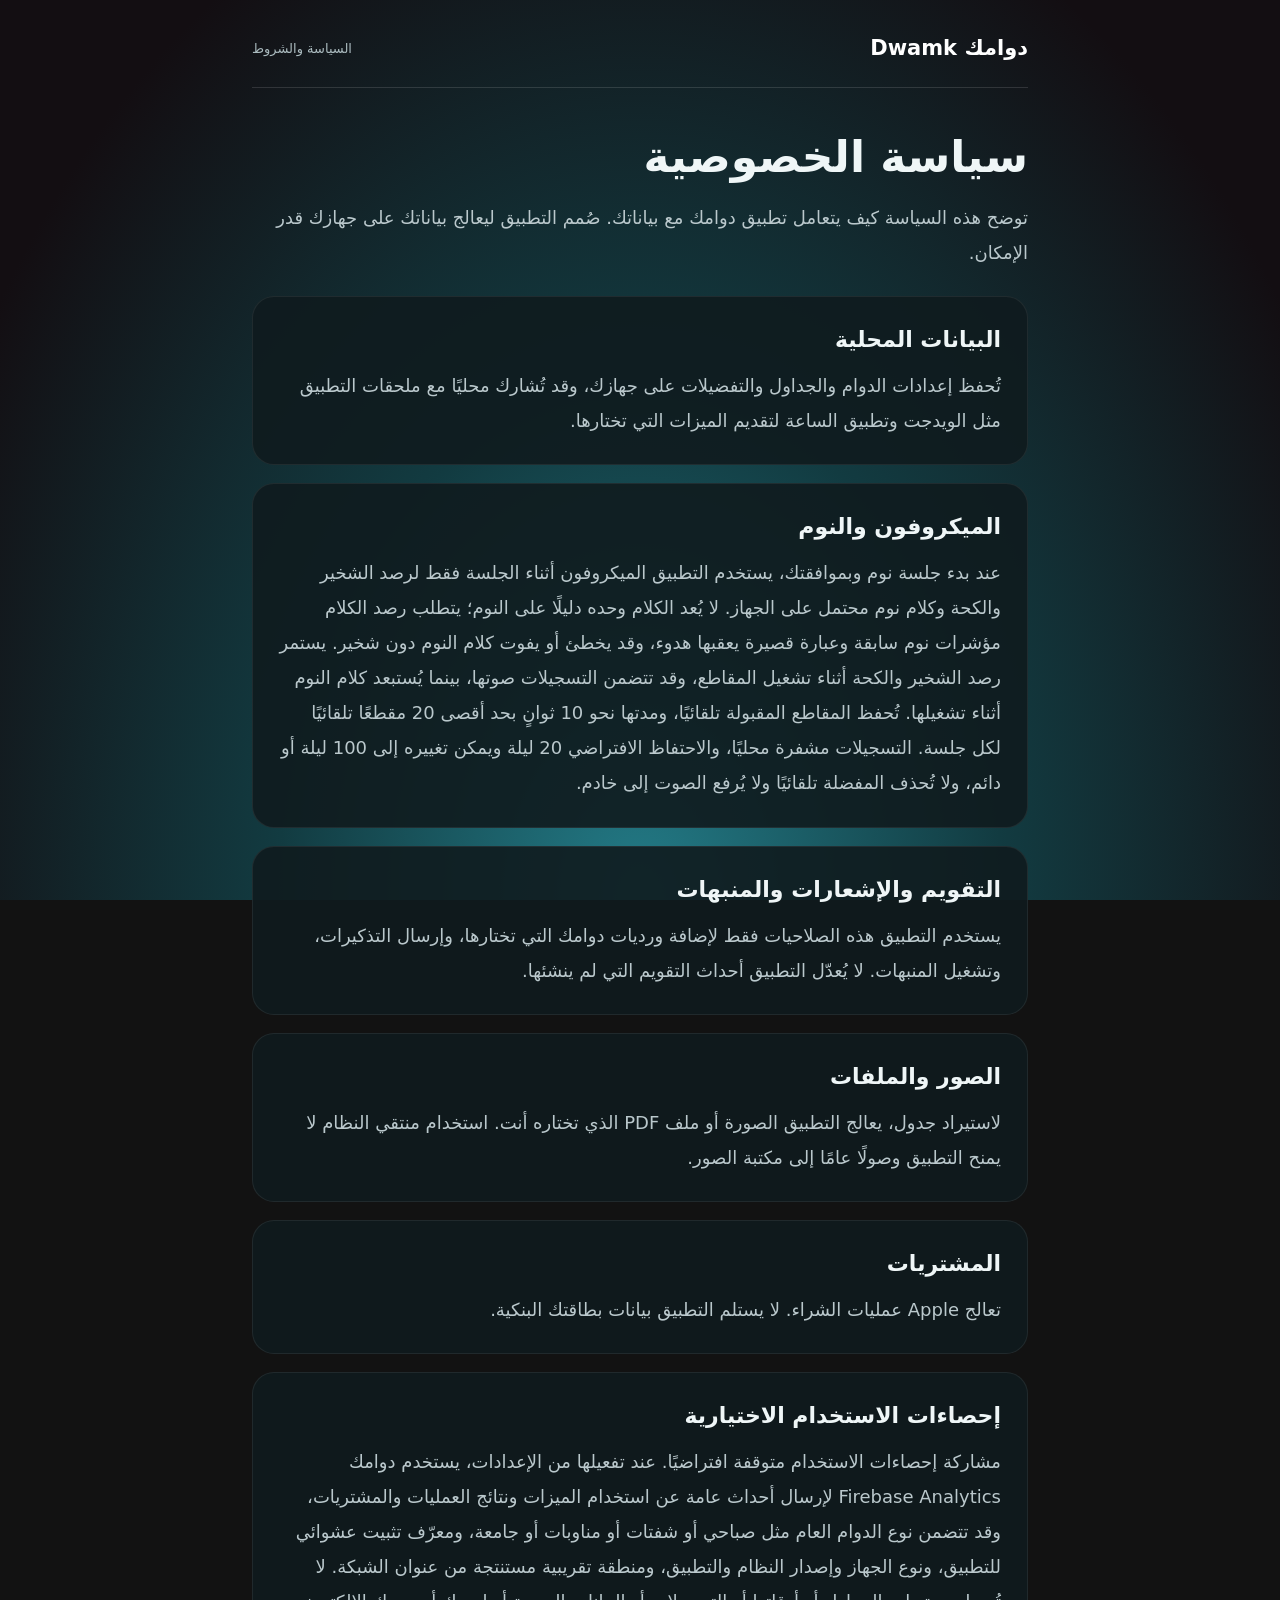
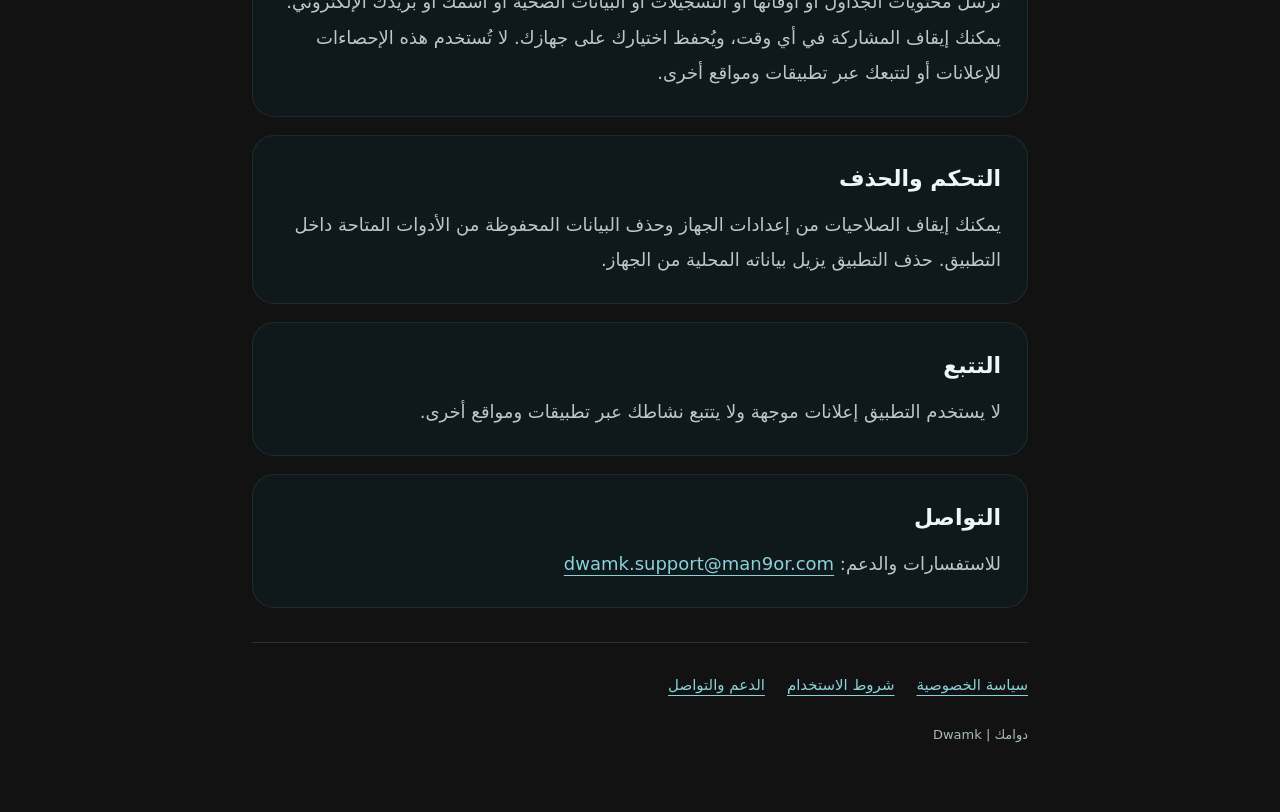
==== privacy.html @ ac436612 "Publish Dwamk privacy policy and terms pages" ====
<!doctype html>
<html lang="ar" dir="rtl"><head><meta charset="utf-8"><meta name="viewport" content="width=device-width,initial-scale=1"><meta name="description" content="صفحات سياسة الخصوصية وشروط الاستخدام لتطبيق دوامك"><title>سياسة الخصوصية | دوامك Dwamk</title><link rel="stylesheet" href="style.css"></head><body><main class="wrap"><header class="top"><a class="brand" href="index.html">دوامك <bdi>Dwamk</bdi></a><span>السياسة والشروط</span></header><h1>سياسة الخصوصية</h1><p class="intro">توضح هذه السياسة كيف يتعامل تطبيق دوامك مع بياناتك. صُمم التطبيق ليعالج بياناتك على جهازك قدر الإمكان.</p><section><h2>البيانات المحلية</h2><p>تُحفظ إعدادات الدوام والجداول والتفضيلات على جهازك، وقد تُشارك محليًا مع ملحقات التطبيق مثل الويدجت وتطبيق الساعة لتقديم الميزات التي تختارها.</p></section><section><h2>الميكروفون والنوم</h2><p>عند بدء جلسة نوم وبموافقتك، يستخدم التطبيق الميكروفون أثناء الجلسة فقط لرصد الشخير والكحة وكلام نوم محتمل على الجهاز. لا يُعد الكلام وحده دليلًا على النوم؛ يتطلب رصد الكلام مؤشرات نوم سابقة وعبارة قصيرة يعقبها هدوء، وقد يخطئ أو يفوت كلام النوم دون شخير. يستمر رصد الشخير والكحة أثناء تشغيل المقاطع، وقد تتضمن التسجيلات صوتها، بينما يُستبعد كلام النوم أثناء تشغيلها. تُحفظ المقاطع المقبولة تلقائيًا، ومدتها نحو 10 ثوانٍ بحد أقصى 20 مقطعًا تلقائيًا لكل جلسة. التسجيلات مشفرة محليًا، والاحتفاظ الافتراضي 20 ليلة ويمكن تغييره إلى 100 ليلة أو دائم، ولا تُحذف المفضلة تلقائيًا ولا يُرفع الصوت إلى خادم.</p></section><section><h2>التقويم والإشعارات والمنبهات</h2><p>يستخدم التطبيق هذه الصلاحيات فقط لإضافة ورديات دوامك التي تختارها، وإرسال التذكيرات، وتشغيل المنبهات. لا يُعدّل التطبيق أحداث التقويم التي لم ينشئها.</p></section><section><h2>الصور والملفات</h2><p>لاستيراد جدول، يعالج التطبيق الصورة أو ملف PDF الذي تختاره أنت. استخدام منتقي النظام لا يمنح التطبيق وصولًا عامًا إلى مكتبة الصور.</p></section><section><h2>المشتريات</h2><p>تعالج Apple عمليات الشراء. لا يستلم التطبيق بيانات بطاقتك البنكية.</p></section><section><h2>إحصاءات الاستخدام الاختيارية</h2><p>مشاركة إحصاءات الاستخدام متوقفة افتراضيًا. عند تفعيلها من الإعدادات، يستخدم دوامك Firebase Analytics لإرسال أحداث عامة عن استخدام الميزات ونتائج العمليات والمشتريات، وقد تتضمن نوع الدوام العام مثل صباحي أو شفتات أو مناوبات أو جامعة، ومعرّف تثبيت عشوائي للتطبيق، ونوع الجهاز وإصدار النظام والتطبيق، ومنطقة تقريبية مستنتجة من عنوان الشبكة. لا تُرسل محتويات الجداول أو أوقاتها أو التسجيلات أو البيانات الصحية أو اسمك أو بريدك الإلكتروني. يمكنك إيقاف المشاركة في أي وقت، ويُحفظ اختيارك على جهازك. لا تُستخدم هذه الإحصاءات للإعلانات أو لتتبعك عبر تطبيقات ومواقع أخرى.</p></section><section><h2>التحكم والحذف</h2><p>يمكنك إيقاف الصلاحيات من إعدادات الجهاز وحذف البيانات المحفوظة من الأدوات المتاحة داخل التطبيق. حذف التطبيق يزيل بياناته المحلية من الجهاز.</p></section><section><h2>التتبع</h2><p>لا يستخدم التطبيق إعلانات موجهة ولا يتتبع نشاطك عبر تطبيقات ومواقع أخرى.</p></section><section><h2>التواصل</h2><p>للاستفسارات والدعم: <a href="mailto:dwamk.support@man9or.com"><bdi>dwamk.support@man9or.com</bdi></a></p></section><footer><a href="privacy.html">سياسة الخصوصية</a><a href="terms.html">شروط الاستخدام</a><a href="mailto:dwamk.support@man9or.com">الدعم والتواصل</a><span class="copy">دوامك | Dwamk</span></footer></main></body></html>
---- style.css ----
*{box-sizing:border-box}html{color-scheme:dark}body{margin:0;background:radial-gradient(ellipse at bottom,#237b87 0,#123b41 40%,#130e12 85%);background-attachment:fixed;color:#eff6f7;font-family:system-ui,-apple-system,"Segoe UI",sans-serif;line-height:1.95}a{color:#8bd1d9;text-underline-offset:5px}a:focus-visible{outline:3px solid #8bd1d9;outline-offset:6px}.wrap{max-width:820px;margin:auto;padding:28px 22px 64px}.top{display:flex;align-items:center;justify-content:space-between;gap:18px;border-bottom:1px solid #ffffff20;padding-bottom:18px}.brand{font-weight:750;text-decoration:none;color:#fff;font-size:21px}.top span{font-size:13px;color:#aababe}h1{font-size:clamp(30px,6vw,44px);line-height:1.4;margin:38px 0 12px}h2{font-size:22px;line-height:1.5;margin:0 0 12px}p{margin:0;color:#bac8cc;font-size:18px}.intro{margin-bottom:26px}section{margin:18px 0;padding:26px;background:#101b1ee6;border:1px solid #ffffff12;border-radius:22px}.notice{padding:16px 20px;border:1px solid #7abcc766;background:#1c4045b3;border-radius:16px;margin:22px 0;color:#d7ecef;font-size:15px}.cards{display:grid;grid-template-columns:repeat(2,1fr);gap:16px}.card{display:block;text-decoration:none;background:#152c30d9;padding:28px;border-radius:22px;border:1px solid #66b6c44d}.card strong{display:block;font-size:23px;color:#fff}.card span{color:#bad1d5;font-size:16px}.card:hover{background:#1b3c41}footer{padding-top:28px;border-top:1px solid #ffffff20;margin-top:34px;display:flex;gap:22px;flex-wrap:wrap;font-size:15px}footer .copy{width:100%;color:#a8bbc0;font-size:13px}@media(max-width:520px){.cards{grid-template-columns:1fr}.wrap{padding:20px 18px 40px}section{padding:22px 20px}p{font-size:17px}.top span{font-size:12px}}@media print{body{background:#fff;color:#111}p,a{color:#222}section{background:none;border:1px solid #ccc;break-inside:avoid}.notice{background:none;color:#333}footer{display:none}}
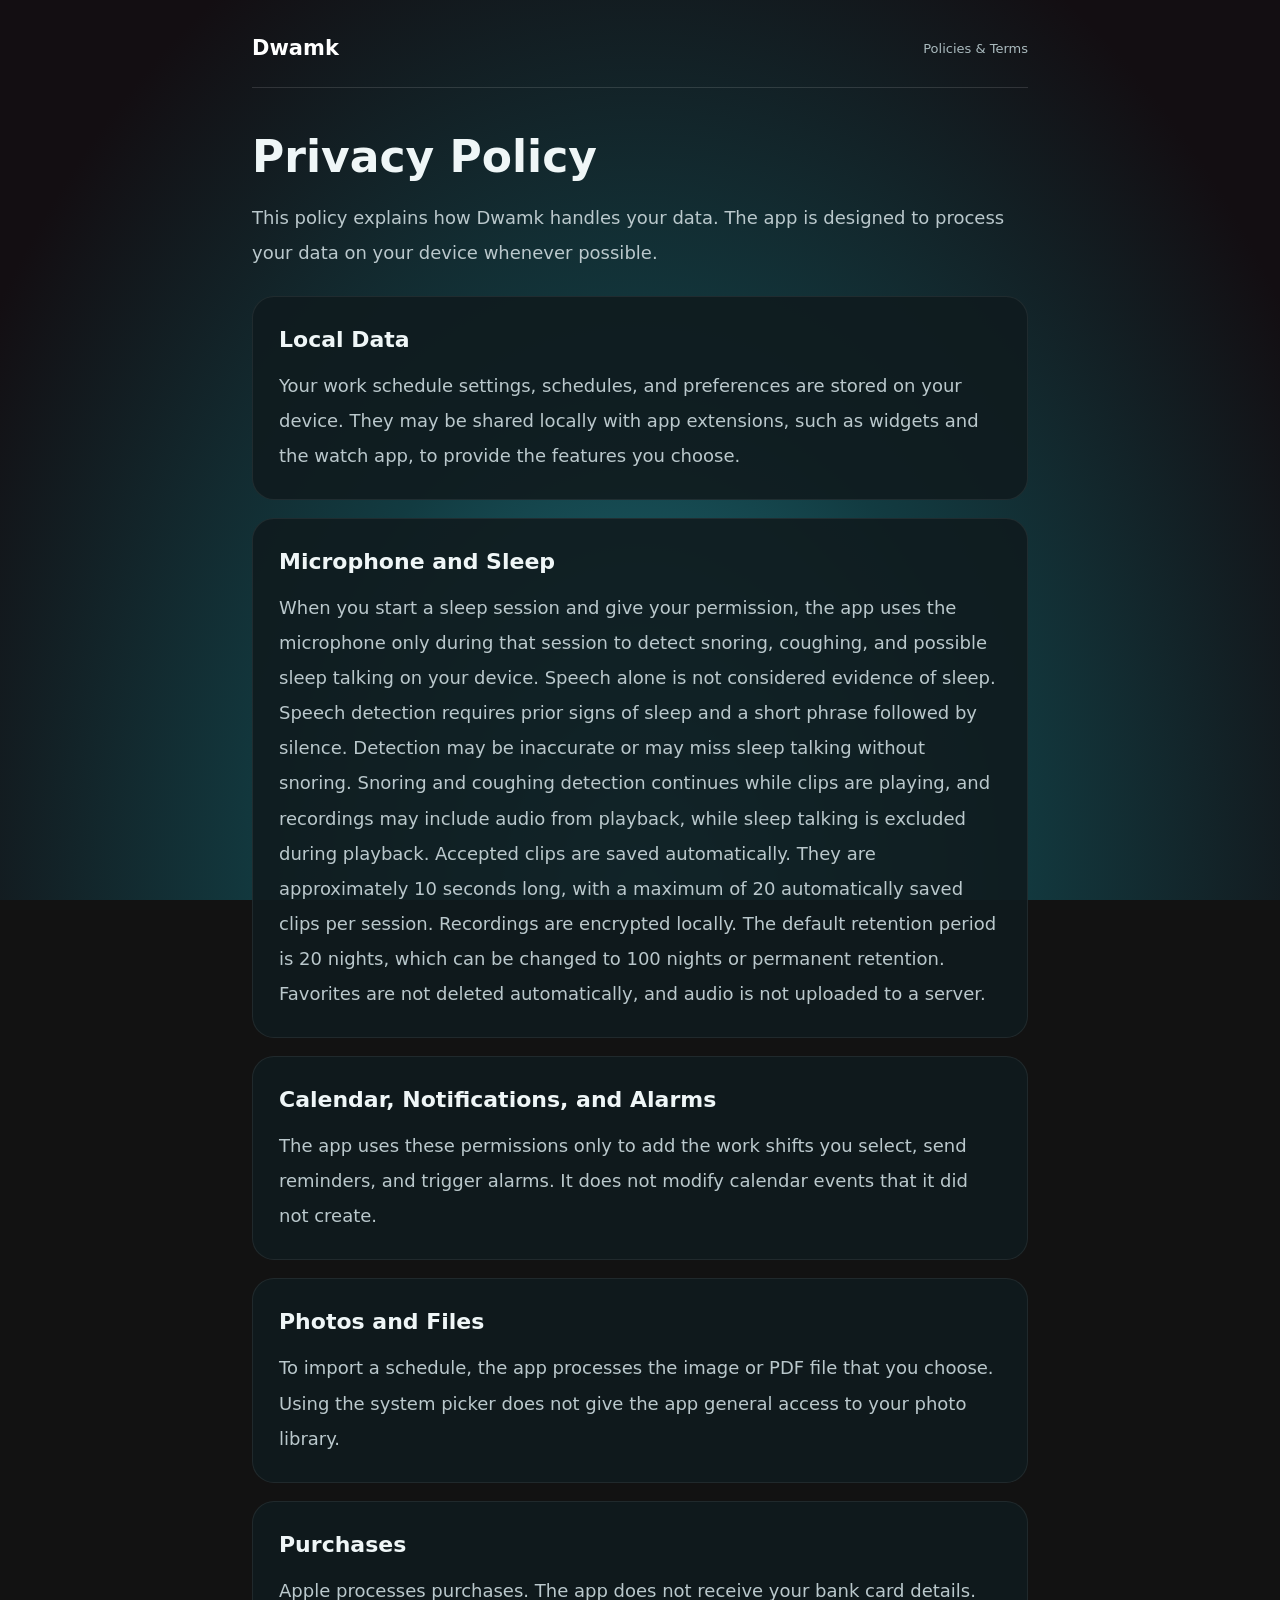
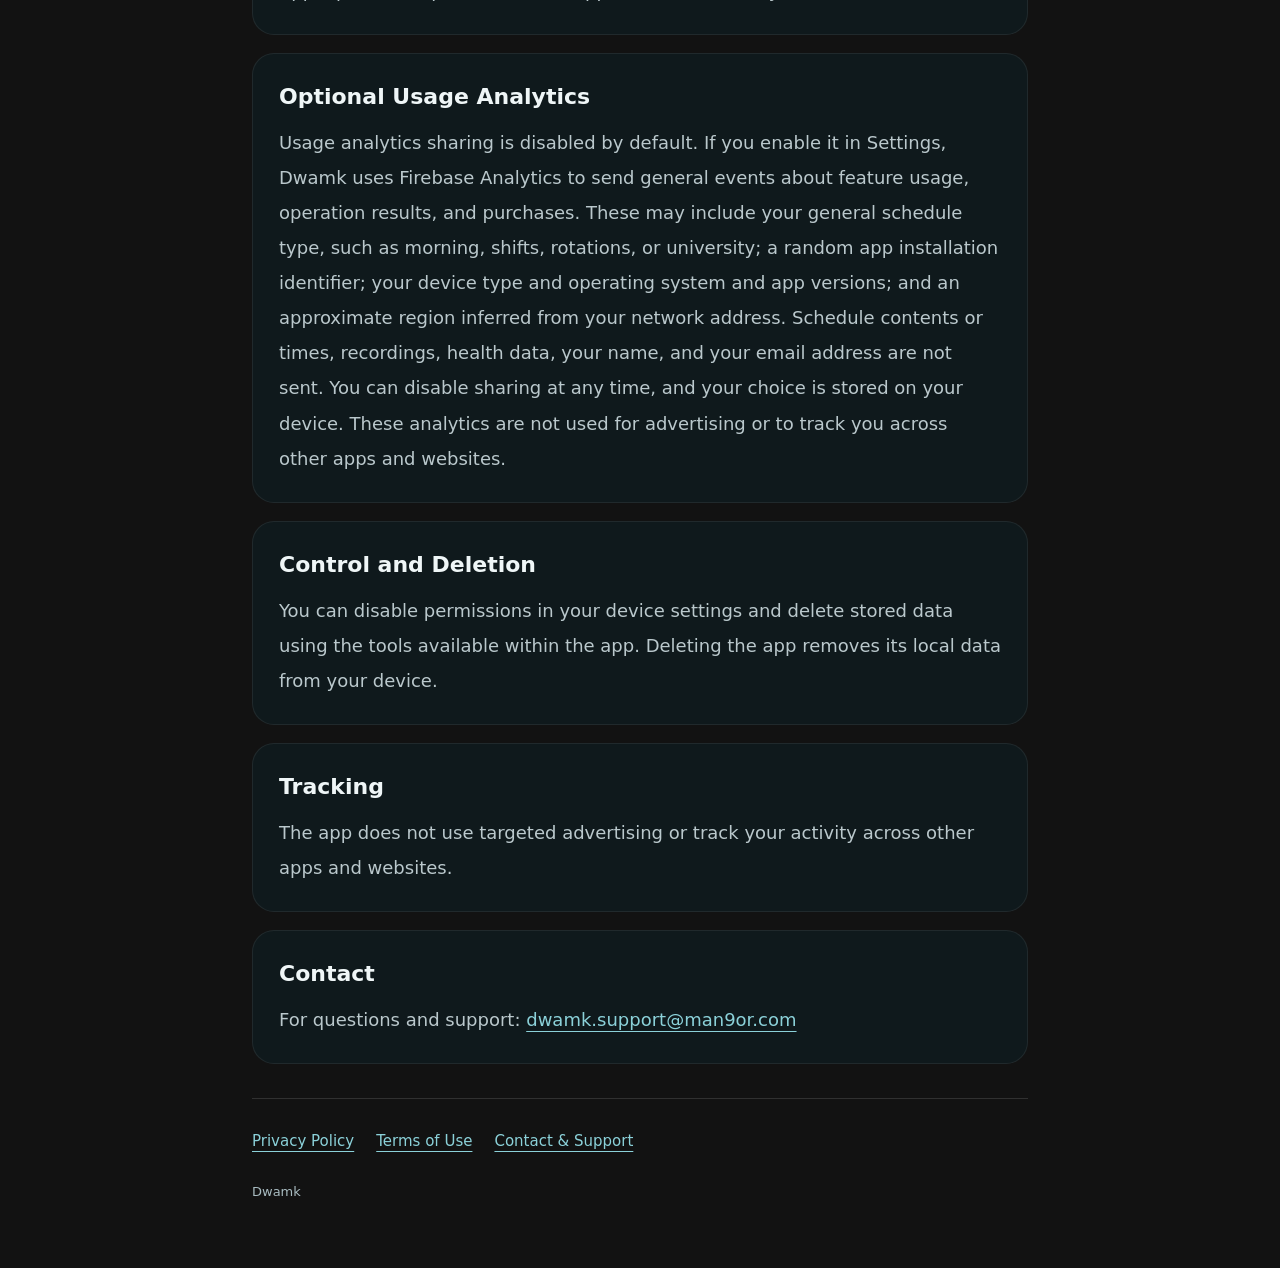
==== commit dc03e319: "Translate Dwamk privacy policy and terms into English" ====
--- a/privacy.html
+++ b/privacy.html
@@ -1,2 +1,27 @@
 <!doctype html>
-<html lang="ar" dir="rtl"><head><meta charset="utf-8"><meta name="viewport" content="width=device-width,initial-scale=1"><meta name="description" content="صفحات سياسة الخصوصية وشروط الاستخدام لتطبيق دوامك"><title>سياسة الخصوصية | دوامك Dwamk</title><link rel="stylesheet" href="style.css"></head><body><main class="wrap"><header class="top"><a class="brand" href="index.html">دوامك <bdi>Dwamk</bdi></a><span>السياسة والشروط</span></header><h1>سياسة الخصوصية</h1><p class="intro">توضح هذه السياسة كيف يتعامل تطبيق دوامك مع بياناتك. صُمم التطبيق ليعالج بياناتك على جهازك قدر الإمكان.</p><section><h2>البيانات المحلية</h2><p>تُحفظ إعدادات الدوام والجداول والتفضيلات على جهازك، وقد تُشارك محليًا مع ملحقات التطبيق مثل الويدجت وتطبيق الساعة لتقديم الميزات التي تختارها.</p></section><section><h2>الميكروفون والنوم</h2><p>عند بدء جلسة نوم وبموافقتك، يستخدم التطبيق الميكروفون أثناء الجلسة فقط لرصد الشخير والكحة وكلام نوم محتمل على الجهاز. لا يُعد الكلام وحده دليلًا على النوم؛ يتطلب رصد الكلام مؤشرات نوم سابقة وعبارة قصيرة يعقبها هدوء، وقد يخطئ أو يفوت كلام النوم دون شخير. يستمر رصد الشخير والكحة أثناء تشغيل المقاطع، وقد تتضمن التسجيلات صوتها، بينما يُستبعد كلام النوم أثناء تشغيلها. تُحفظ المقاطع المقبولة تلقائيًا، ومدتها نحو 10 ثوانٍ بحد أقصى 20 مقطعًا تلقائيًا لكل جلسة. التسجيلات مشفرة محليًا، والاحتفاظ الافتراضي 20 ليلة ويمكن تغييره إلى 100 ليلة أو دائم، ولا تُحذف المفضلة تلقائيًا ولا يُرفع الصوت إلى خادم.</p></section><section><h2>التقويم والإشعارات والمنبهات</h2><p>يستخدم التطبيق هذه الصلاحيات فقط لإضافة ورديات دوامك التي تختارها، وإرسال التذكيرات، وتشغيل المنبهات. لا يُعدّل التطبيق أحداث التقويم التي لم ينشئها.</p></section><section><h2>الصور والملفات</h2><p>لاستيراد جدول، يعالج التطبيق الصورة أو ملف PDF الذي تختاره أنت. استخدام منتقي النظام لا يمنح التطبيق وصولًا عامًا إلى مكتبة الصور.</p></section><section><h2>المشتريات</h2><p>تعالج Apple عمليات الشراء. لا يستلم التطبيق بيانات بطاقتك البنكية.</p></section><section><h2>إحصاءات الاستخدام الاختيارية</h2><p>مشاركة إحصاءات الاستخدام متوقفة افتراضيًا. عند تفعيلها من الإعدادات، يستخدم دوامك Firebase Analytics لإرسال أحداث عامة عن استخدام الميزات ونتائج العمليات والمشتريات، وقد تتضمن نوع الدوام العام مثل صباحي أو شفتات أو مناوبات أو جامعة، ومعرّف تثبيت عشوائي للتطبيق، ونوع الجهاز وإصدار النظام والتطبيق، ومنطقة تقريبية مستنتجة من عنوان الشبكة. لا تُرسل محتويات الجداول أو أوقاتها أو التسجيلات أو البيانات الصحية أو اسمك أو بريدك الإلكتروني. يمكنك إيقاف المشاركة في أي وقت، ويُحفظ اختيارك على جهازك. لا تُستخدم هذه الإحصاءات للإعلانات أو لتتبعك عبر تطبيقات ومواقع أخرى.</p></section><section><h2>التحكم والحذف</h2><p>يمكنك إيقاف الصلاحيات من إعدادات الجهاز وحذف البيانات المحفوظة من الأدوات المتاحة داخل التطبيق. حذف التطبيق يزيل بياناته المحلية من الجهاز.</p></section><section><h2>التتبع</h2><p>لا يستخدم التطبيق إعلانات موجهة ولا يتتبع نشاطك عبر تطبيقات ومواقع أخرى.</p></section><section><h2>التواصل</h2><p>للاستفسارات والدعم: <a href="mailto:dwamk.support@man9or.com"><bdi>dwamk.support@man9or.com</bdi></a></p></section><footer><a href="privacy.html">سياسة الخصوصية</a><a href="terms.html">شروط الاستخدام</a><a href="mailto:dwamk.support@man9or.com">الدعم والتواصل</a><span class="copy">دوامك | Dwamk</span></footer></main></body></html>+<html lang="en" dir="ltr">
+<head>
+  <meta charset="utf-8">
+  <meta name="viewport" content="width=device-width,initial-scale=1">
+  <meta name="description" content="Privacy Policy for the Dwamk app.">
+  <title>Privacy Policy | Dwamk</title>
+  <link rel="stylesheet" href="style.css">
+</head>
+<body>
+<main class="wrap">
+  <header class="top"><a class="brand" href="index.html">Dwamk</a><span>Policies &amp; Terms</span></header>
+  <h1>Privacy Policy</h1>
+  <p class="intro">This policy explains how Dwamk handles your data. The app is designed to process your data on your device whenever possible.</p>
+  <section><h2>Local Data</h2><p>Your work schedule settings, schedules, and preferences are stored on your device. They may be shared locally with app extensions, such as widgets and the watch app, to provide the features you choose.</p></section>
+  <section><h2>Microphone and Sleep</h2><p>When you start a sleep session and give your permission, the app uses the microphone only during that session to detect snoring, coughing, and possible sleep talking on your device. Speech alone is not considered evidence of sleep. Speech detection requires prior signs of sleep and a short phrase followed by silence. Detection may be inaccurate or may miss sleep talking without snoring. Snoring and coughing detection continues while clips are playing, and recordings may include audio from playback, while sleep talking is excluded during playback. Accepted clips are saved automatically. They are approximately 10 seconds long, with a maximum of 20 automatically saved clips per session. Recordings are encrypted locally. The default retention period is 20 nights, which can be changed to 100 nights or permanent retention. Favorites are not deleted automatically, and audio is not uploaded to a server.</p></section>
+  <section><h2>Calendar, Notifications, and Alarms</h2><p>The app uses these permissions only to add the work shifts you select, send reminders, and trigger alarms. It does not modify calendar events that it did not create.</p></section>
+  <section><h2>Photos and Files</h2><p>To import a schedule, the app processes the image or PDF file that you choose. Using the system picker does not give the app general access to your photo library.</p></section>
+  <section><h2>Purchases</h2><p>Apple processes purchases. The app does not receive your bank card details.</p></section>
+  <section><h2>Optional Usage Analytics</h2><p>Usage analytics sharing is disabled by default. If you enable it in Settings, Dwamk uses Firebase Analytics to send general events about feature usage, operation results, and purchases. These may include your general schedule type, such as morning, shifts, rotations, or university; a random app installation identifier; your device type and operating system and app versions; and an approximate region inferred from your network address. Schedule contents or times, recordings, health data, your name, and your email address are not sent. You can disable sharing at any time, and your choice is stored on your device. These analytics are not used for advertising or to track you across other apps and websites.</p></section>
+  <section><h2>Control and Deletion</h2><p>You can disable permissions in your device settings and delete stored data using the tools available within the app. Deleting the app removes its local data from your device.</p></section>
+  <section><h2>Tracking</h2><p>The app does not use targeted advertising or track your activity across other apps and websites.</p></section>
+  <section><h2>Contact</h2><p>For questions and support: <a href="mailto:dwamk.support@man9or.com">dwamk.support@man9or.com</a></p></section>
+  <footer><a href="privacy.html">Privacy Policy</a><a href="terms.html">Terms of Use</a><a href="mailto:dwamk.support@man9or.com">Contact &amp; Support</a><span class="copy">Dwamk</span></footer>
+</main>
+</body>
+</html>
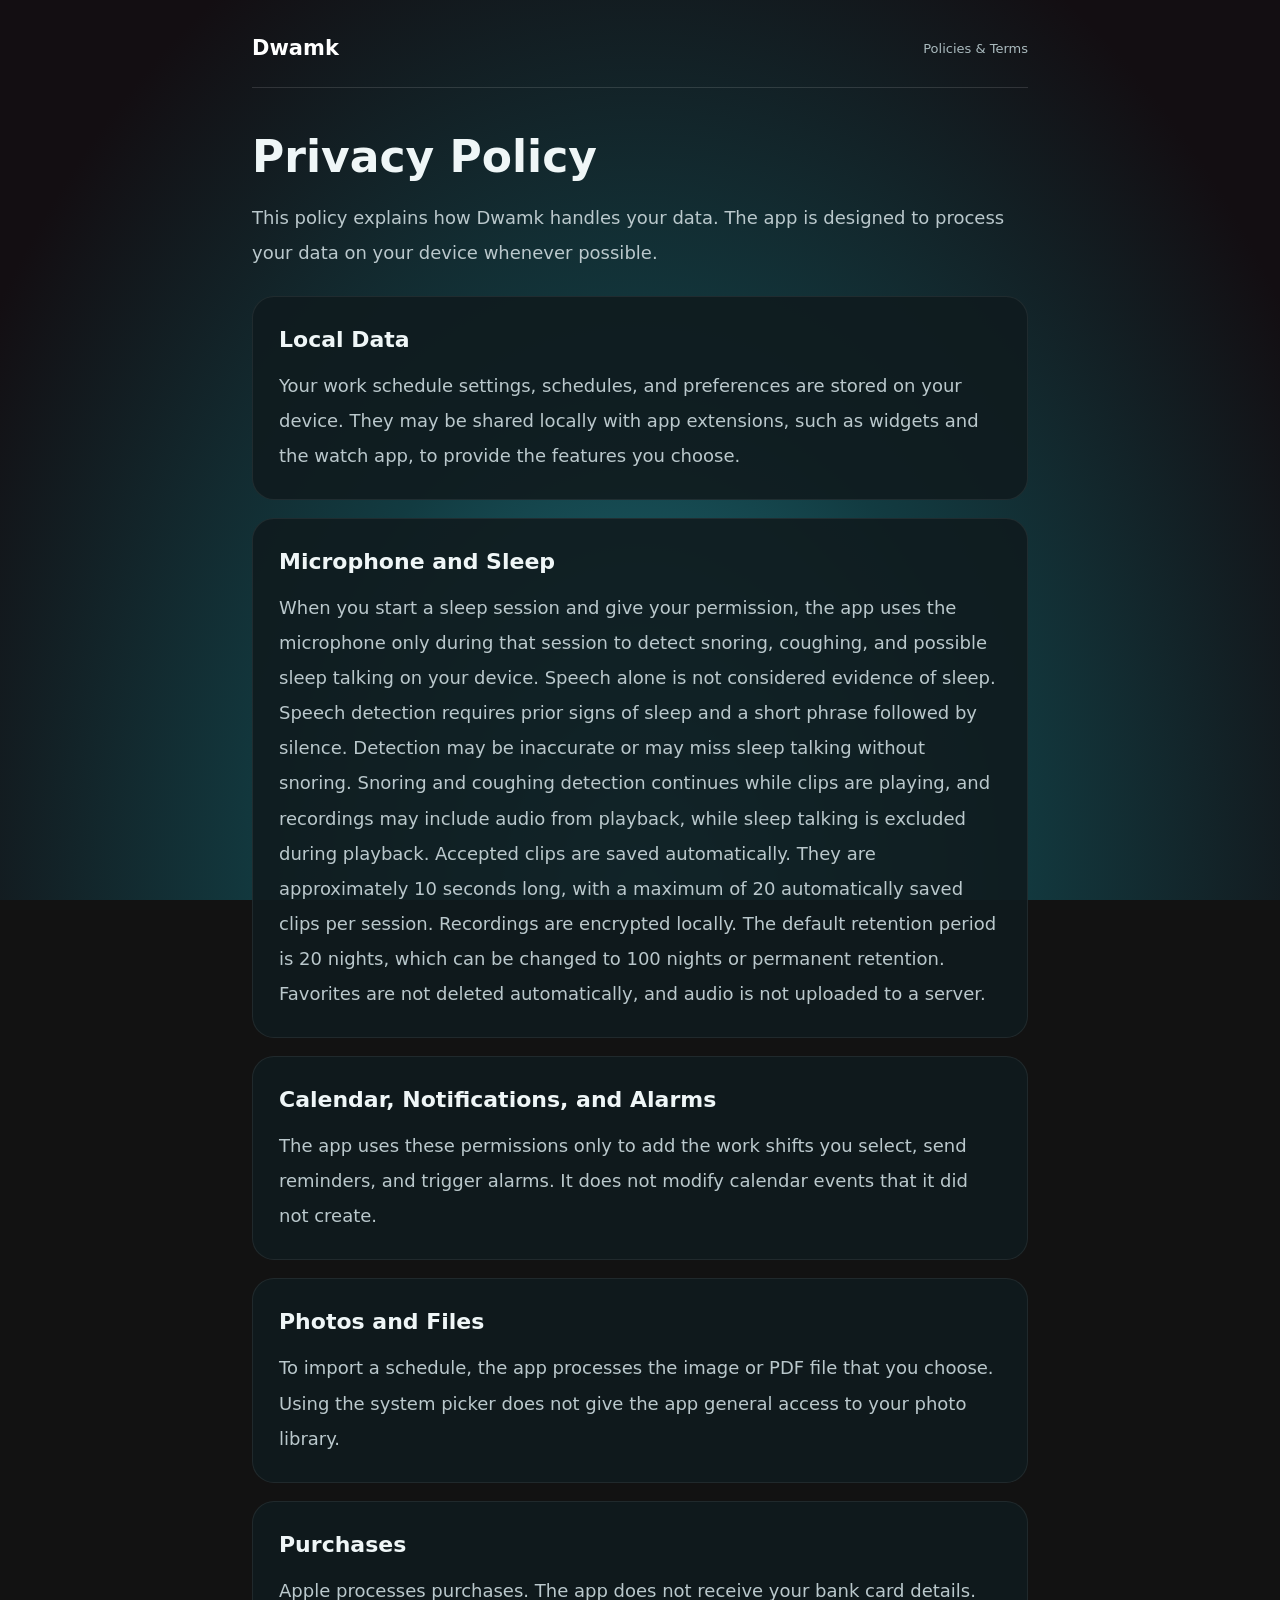
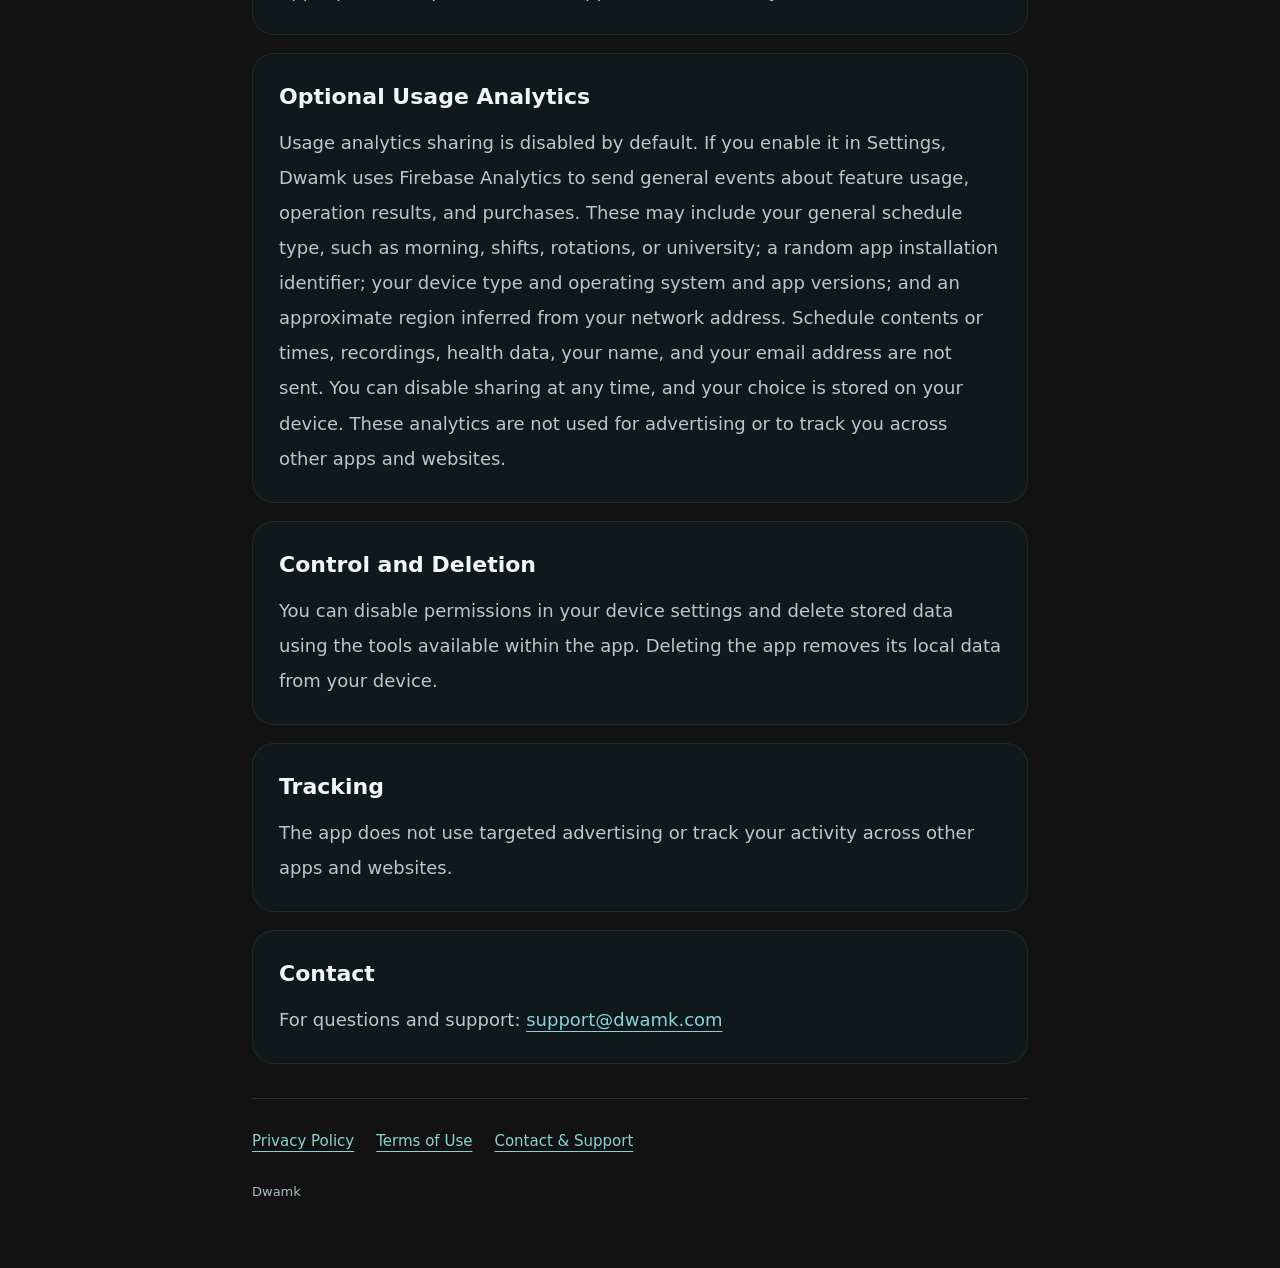
==== commit fecbc84c: "Update Dwamk support email in privacy.html" ====
--- a/privacy.html
+++ b/privacy.html
@@ -20,8 +20,8 @@
   <section><h2>Optional Usage Analytics</h2><p>Usage analytics sharing is disabled by default. If you enable it in Settings, Dwamk uses Firebase Analytics to send general events about feature usage, operation results, and purchases. These may include your general schedule type, such as morning, shifts, rotations, or university; a random app installation identifier; your device type and operating system and app versions; and an approximate region inferred from your network address. Schedule contents or times, recordings, health data, your name, and your email address are not sent. You can disable sharing at any time, and your choice is stored on your device. These analytics are not used for advertising or to track you across other apps and websites.</p></section>
   <section><h2>Control and Deletion</h2><p>You can disable permissions in your device settings and delete stored data using the tools available within the app. Deleting the app removes its local data from your device.</p></section>
   <section><h2>Tracking</h2><p>The app does not use targeted advertising or track your activity across other apps and websites.</p></section>
-  <section><h2>Contact</h2><p>For questions and support: <a href="mailto:dwamk.support@man9or.com">dwamk.support@man9or.com</a></p></section>
-  <footer><a href="privacy.html">Privacy Policy</a><a href="terms.html">Terms of Use</a><a href="mailto:dwamk.support@man9or.com">Contact &amp; Support</a><span class="copy">Dwamk</span></footer>
+  <section><h2>Contact</h2><p>For questions and support: <a href="mailto:support@dwamk.com">support@dwamk.com</a></p></section>
+  <footer><a href="privacy.html">Privacy Policy</a><a href="terms.html">Terms of Use</a><a href="mailto:support@dwamk.com">Contact &amp; Support</a><span class="copy">Dwamk</span></footer>
 </main>
 </body>
 </html>
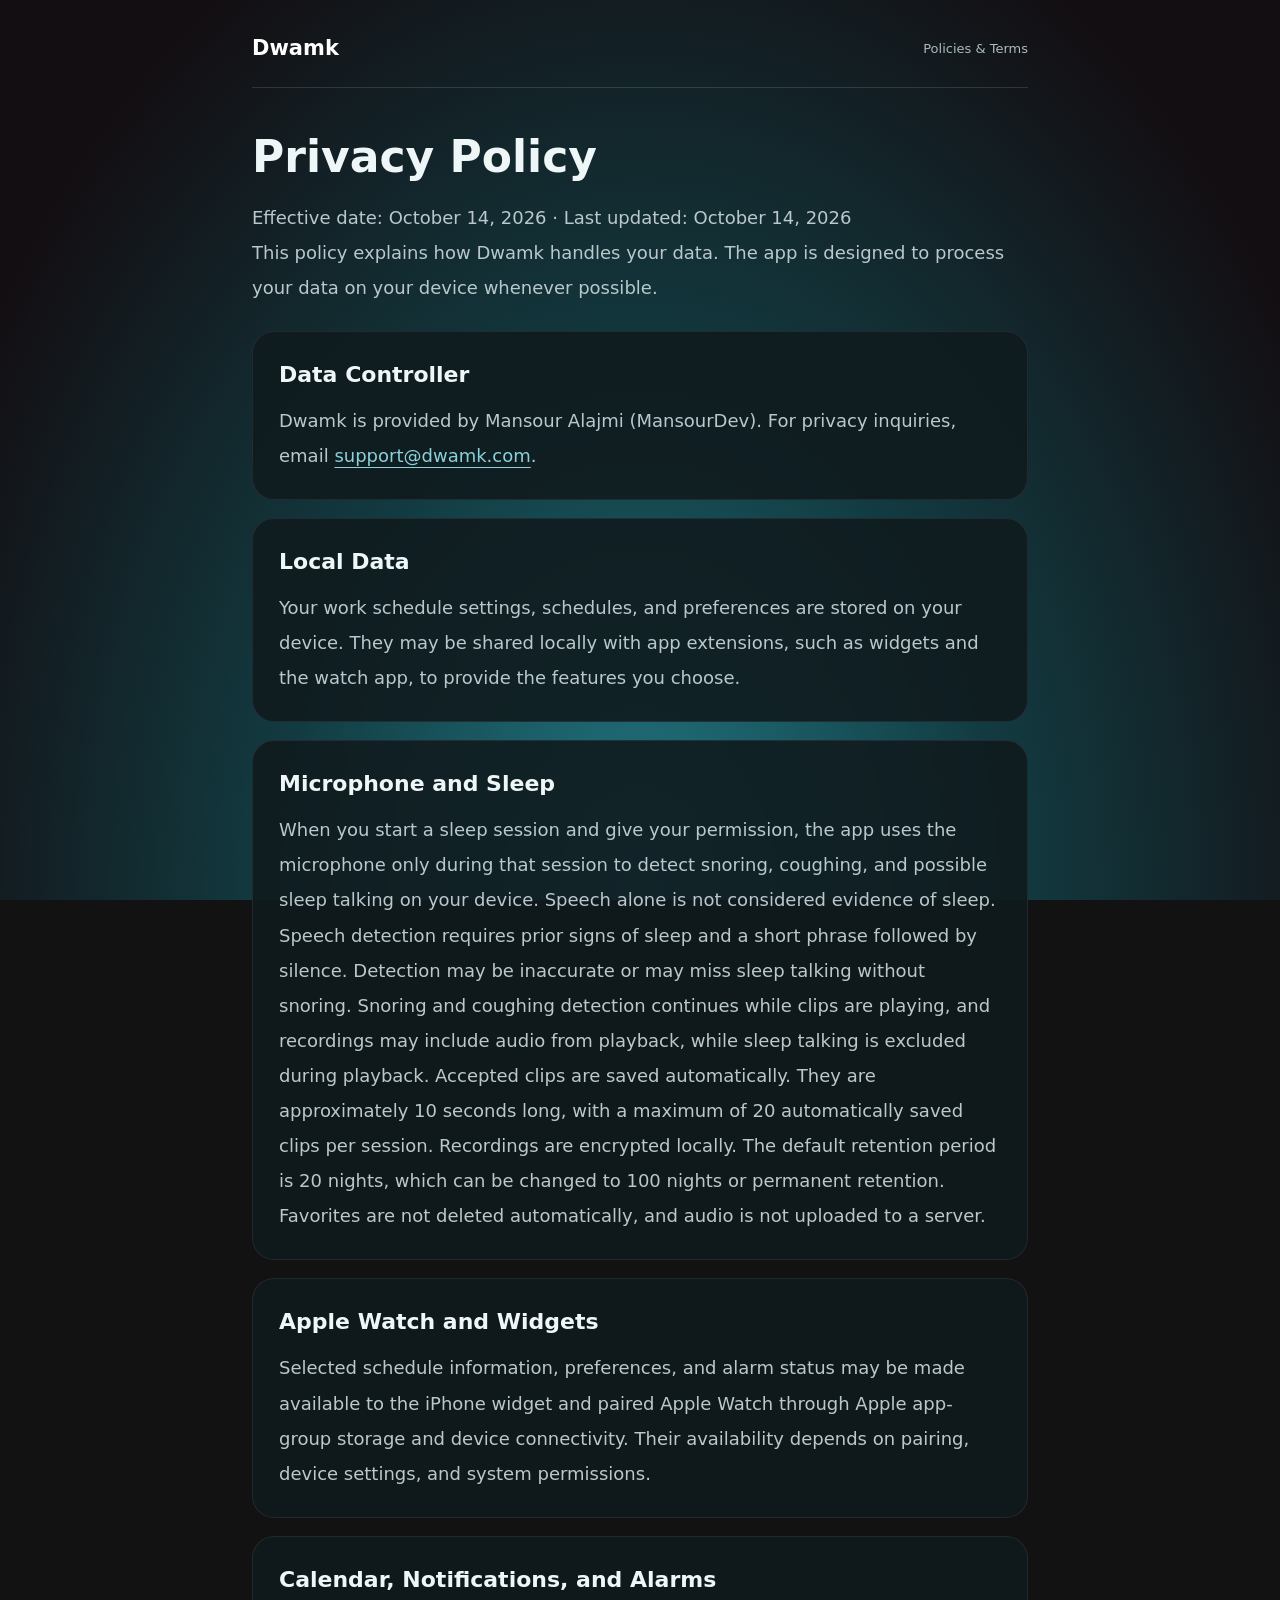
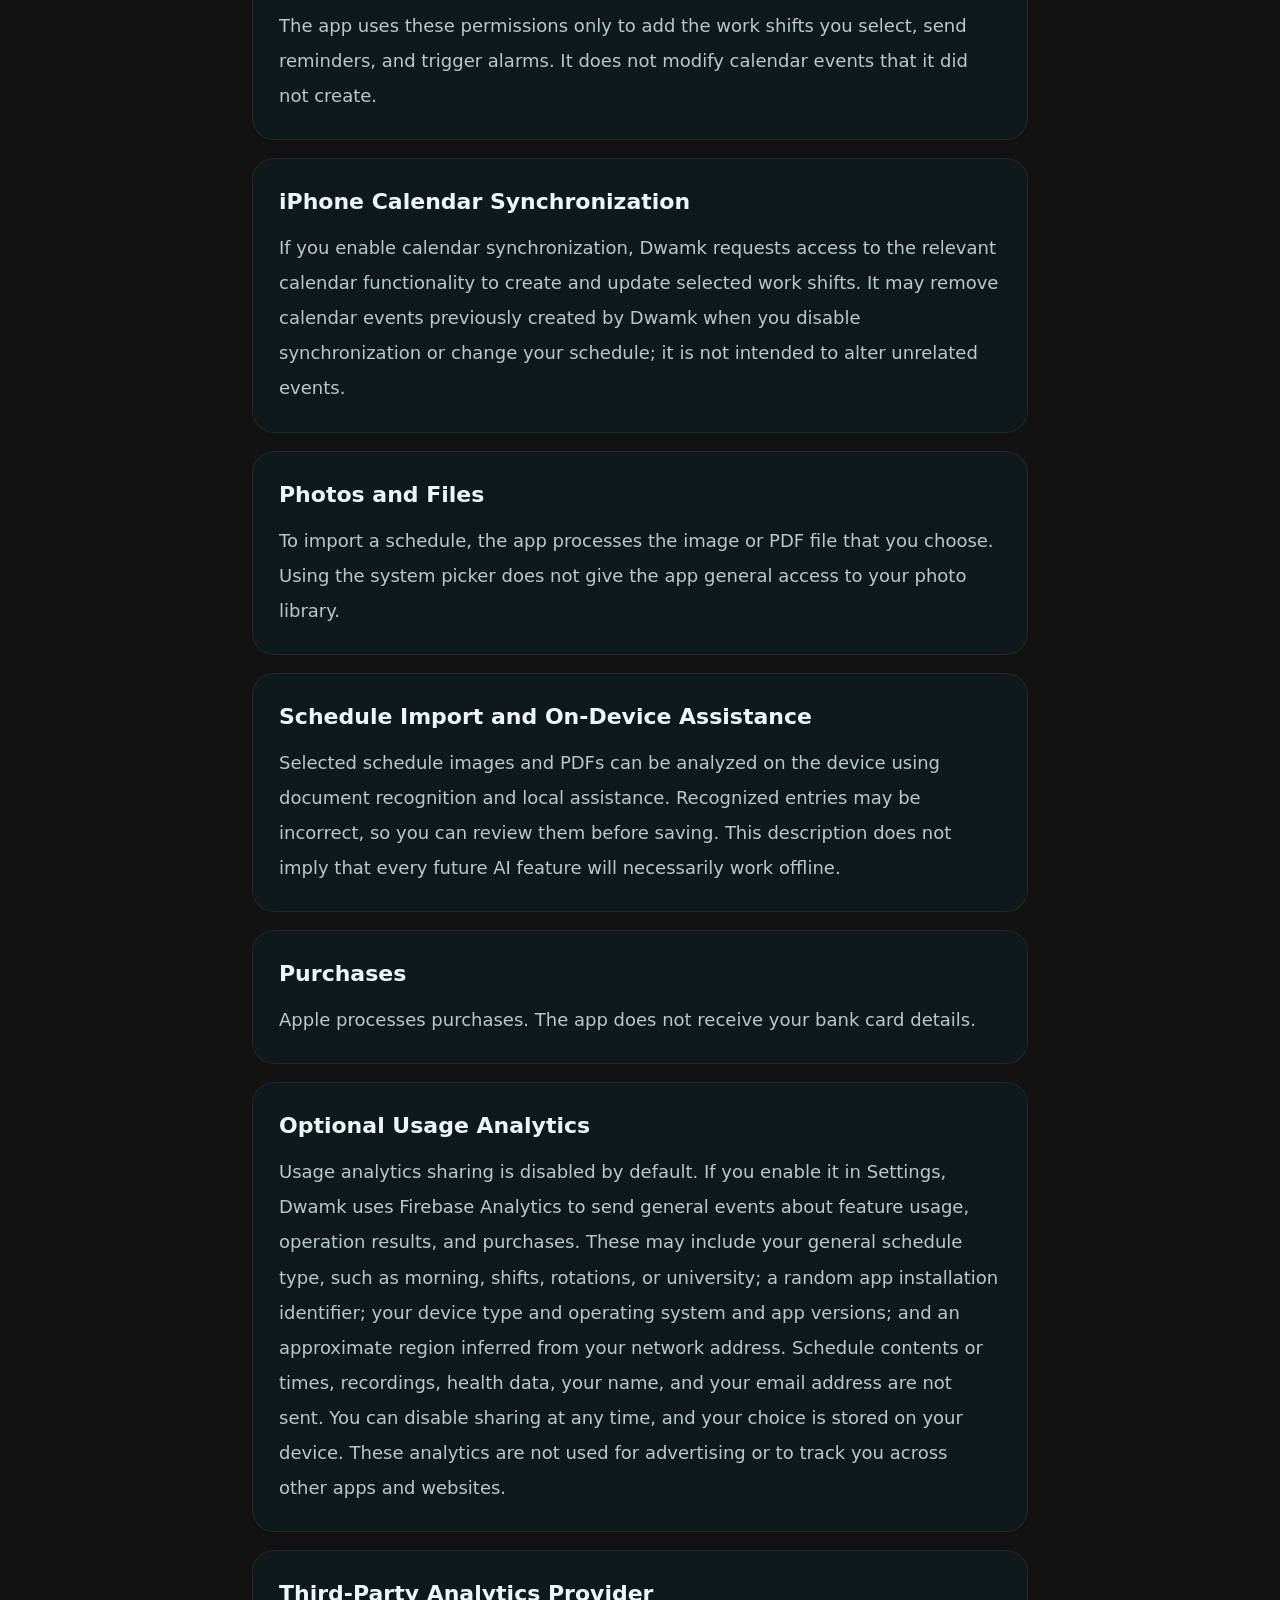
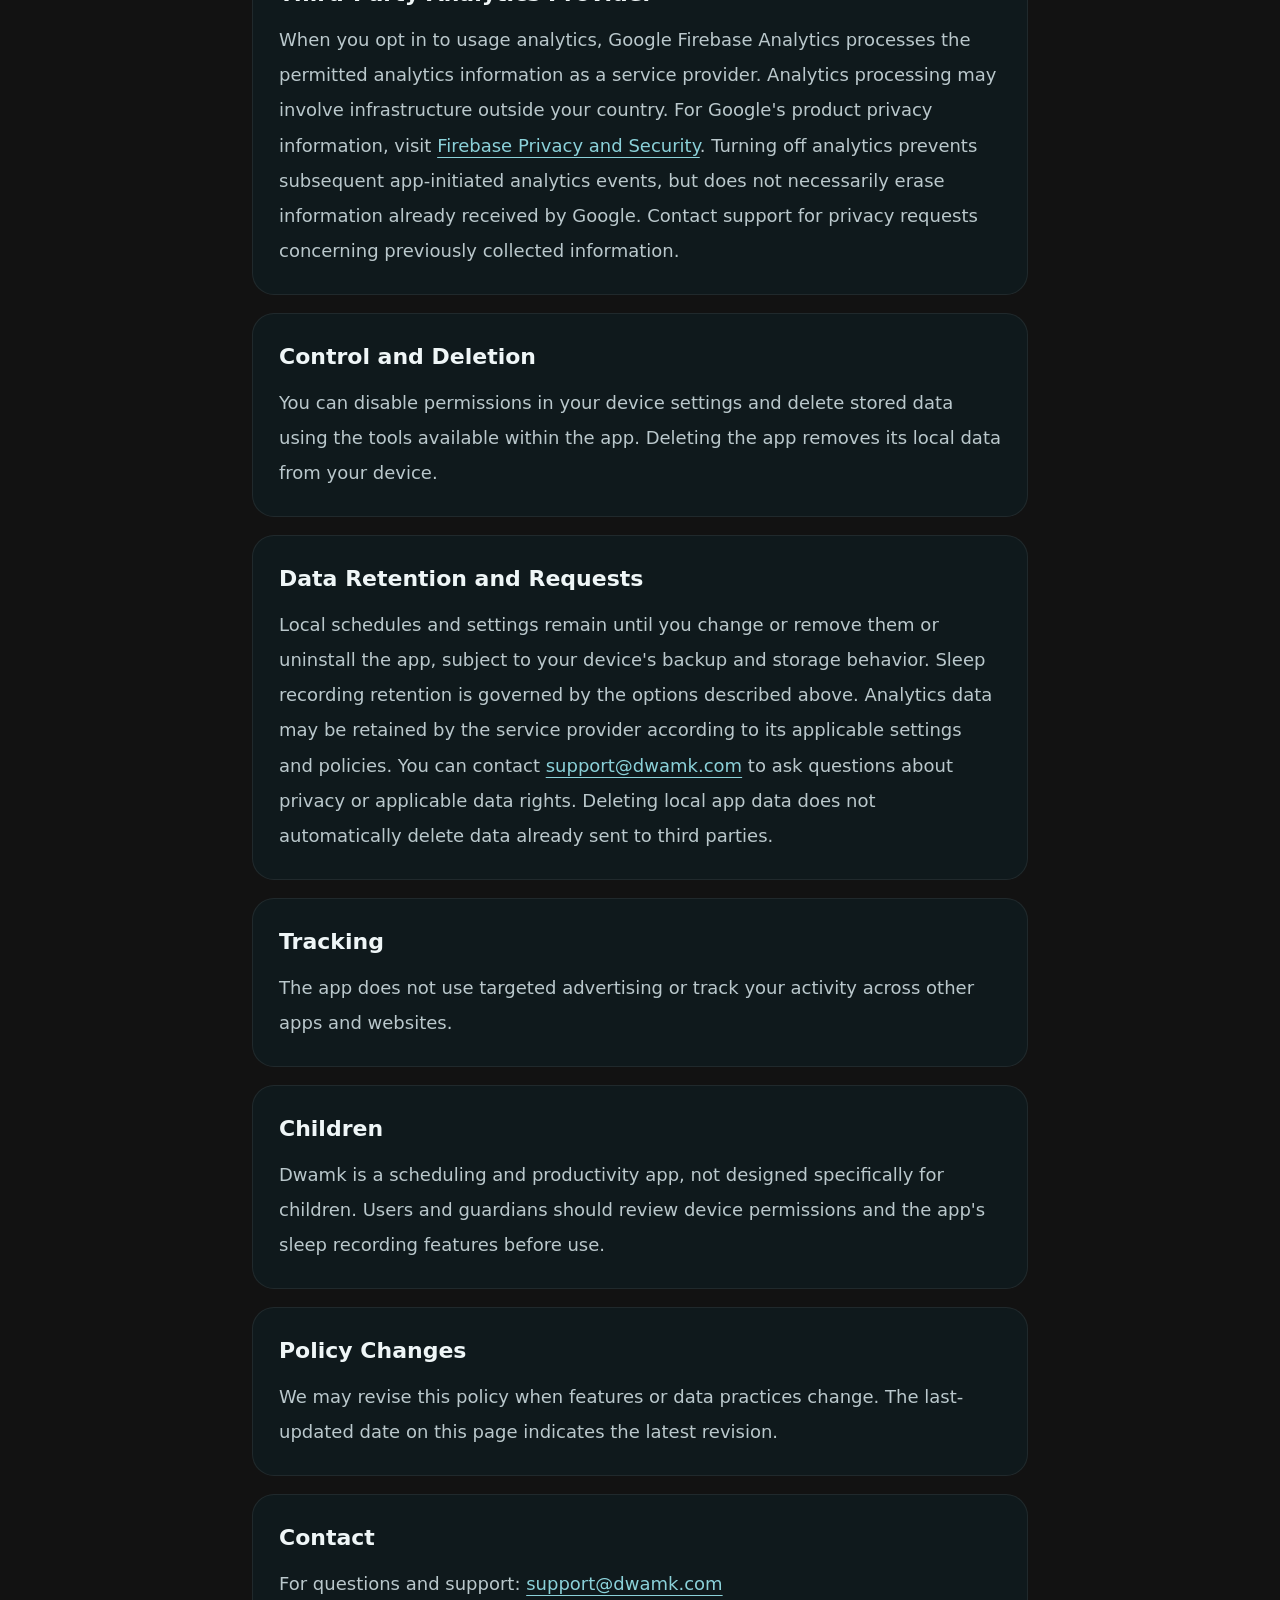
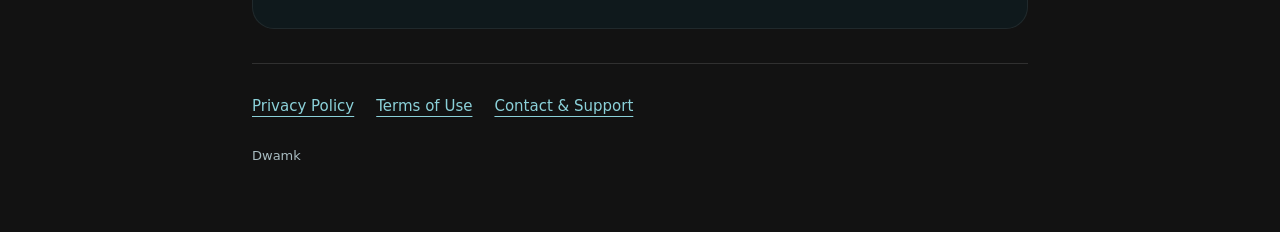
==== commit d2b82a16: "Expand privacy.html to reflect current Dwamk features and policies" ====
--- a/privacy.html
+++ b/privacy.html
@@ -11,15 +11,24 @@
 <main class="wrap">
   <header class="top"><a class="brand" href="index.html">Dwamk</a><span>Policies &amp; Terms</span></header>
   <h1>Privacy Policy</h1>
+  <p>Effective date: October 14, 2026 · Last updated: October 14, 2026</p>
   <p class="intro">This policy explains how Dwamk handles your data. The app is designed to process your data on your device whenever possible.</p>
+  <section><h2>Data Controller</h2><p>Dwamk is provided by Mansour Alajmi (MansourDev). For privacy inquiries, email <a href="mailto:support@dwamk.com">support@dwamk.com</a>.</p></section>
   <section><h2>Local Data</h2><p>Your work schedule settings, schedules, and preferences are stored on your device. They may be shared locally with app extensions, such as widgets and the watch app, to provide the features you choose.</p></section>
   <section><h2>Microphone and Sleep</h2><p>When you start a sleep session and give your permission, the app uses the microphone only during that session to detect snoring, coughing, and possible sleep talking on your device. Speech alone is not considered evidence of sleep. Speech detection requires prior signs of sleep and a short phrase followed by silence. Detection may be inaccurate or may miss sleep talking without snoring. Snoring and coughing detection continues while clips are playing, and recordings may include audio from playback, while sleep talking is excluded during playback. Accepted clips are saved automatically. They are approximately 10 seconds long, with a maximum of 20 automatically saved clips per session. Recordings are encrypted locally. The default retention period is 20 nights, which can be changed to 100 nights or permanent retention. Favorites are not deleted automatically, and audio is not uploaded to a server.</p></section>
+  <section><h2>Apple Watch and Widgets</h2><p>Selected schedule information, preferences, and alarm status may be made available to the iPhone widget and paired Apple Watch through Apple app-group storage and device connectivity. Their availability depends on pairing, device settings, and system permissions.</p></section>
   <section><h2>Calendar, Notifications, and Alarms</h2><p>The app uses these permissions only to add the work shifts you select, send reminders, and trigger alarms. It does not modify calendar events that it did not create.</p></section>
+  <section><h2>iPhone Calendar Synchronization</h2><p>If you enable calendar synchronization, Dwamk requests access to the relevant calendar functionality to create and update selected work shifts. It may remove calendar events previously created by Dwamk when you disable synchronization or change your schedule; it is not intended to alter unrelated events.</p></section>
   <section><h2>Photos and Files</h2><p>To import a schedule, the app processes the image or PDF file that you choose. Using the system picker does not give the app general access to your photo library.</p></section>
+  <section><h2>Schedule Import and On-Device Assistance</h2><p>Selected schedule images and PDFs can be analyzed on the device using document recognition and local assistance. Recognized entries may be incorrect, so you can review them before saving. This description does not imply that every future AI feature will necessarily work offline.</p></section>
   <section><h2>Purchases</h2><p>Apple processes purchases. The app does not receive your bank card details.</p></section>
   <section><h2>Optional Usage Analytics</h2><p>Usage analytics sharing is disabled by default. If you enable it in Settings, Dwamk uses Firebase Analytics to send general events about feature usage, operation results, and purchases. These may include your general schedule type, such as morning, shifts, rotations, or university; a random app installation identifier; your device type and operating system and app versions; and an approximate region inferred from your network address. Schedule contents or times, recordings, health data, your name, and your email address are not sent. You can disable sharing at any time, and your choice is stored on your device. These analytics are not used for advertising or to track you across other apps and websites.</p></section>
+  <section><h2>Third-Party Analytics Provider</h2><p>When you opt in to usage analytics, Google Firebase Analytics processes the permitted analytics information as a service provider. Analytics processing may involve infrastructure outside your country. For Google's product privacy information, visit <a href="https://firebase.google.com/support/privacy">Firebase Privacy and Security</a>. Turning off analytics prevents subsequent app-initiated analytics events, but does not necessarily erase information already received by Google. Contact support for privacy requests concerning previously collected information.</p></section>
   <section><h2>Control and Deletion</h2><p>You can disable permissions in your device settings and delete stored data using the tools available within the app. Deleting the app removes its local data from your device.</p></section>
+  <section><h2>Data Retention and Requests</h2><p>Local schedules and settings remain until you change or remove them or uninstall the app, subject to your device's backup and storage behavior. Sleep recording retention is governed by the options described above. Analytics data may be retained by the service provider according to its applicable settings and policies. You can contact <a href="mailto:support@dwamk.com">support@dwamk.com</a> to ask questions about privacy or applicable data rights. Deleting local app data does not automatically delete data already sent to third parties.</p></section>
   <section><h2>Tracking</h2><p>The app does not use targeted advertising or track your activity across other apps and websites.</p></section>
+  <section><h2>Children</h2><p>Dwamk is a scheduling and productivity app, not designed specifically for children. Users and guardians should review device permissions and the app's sleep recording features before use.</p></section>
+  <section><h2>Policy Changes</h2><p>We may revise this policy when features or data practices change. The last-updated date on this page indicates the latest revision.</p></section>
   <section><h2>Contact</h2><p>For questions and support: <a href="mailto:support@dwamk.com">support@dwamk.com</a></p></section>
   <footer><a href="privacy.html">Privacy Policy</a><a href="terms.html">Terms of Use</a><a href="mailto:support@dwamk.com">Contact &amp; Support</a><span class="copy">Dwamk</span></footer>
 </main>
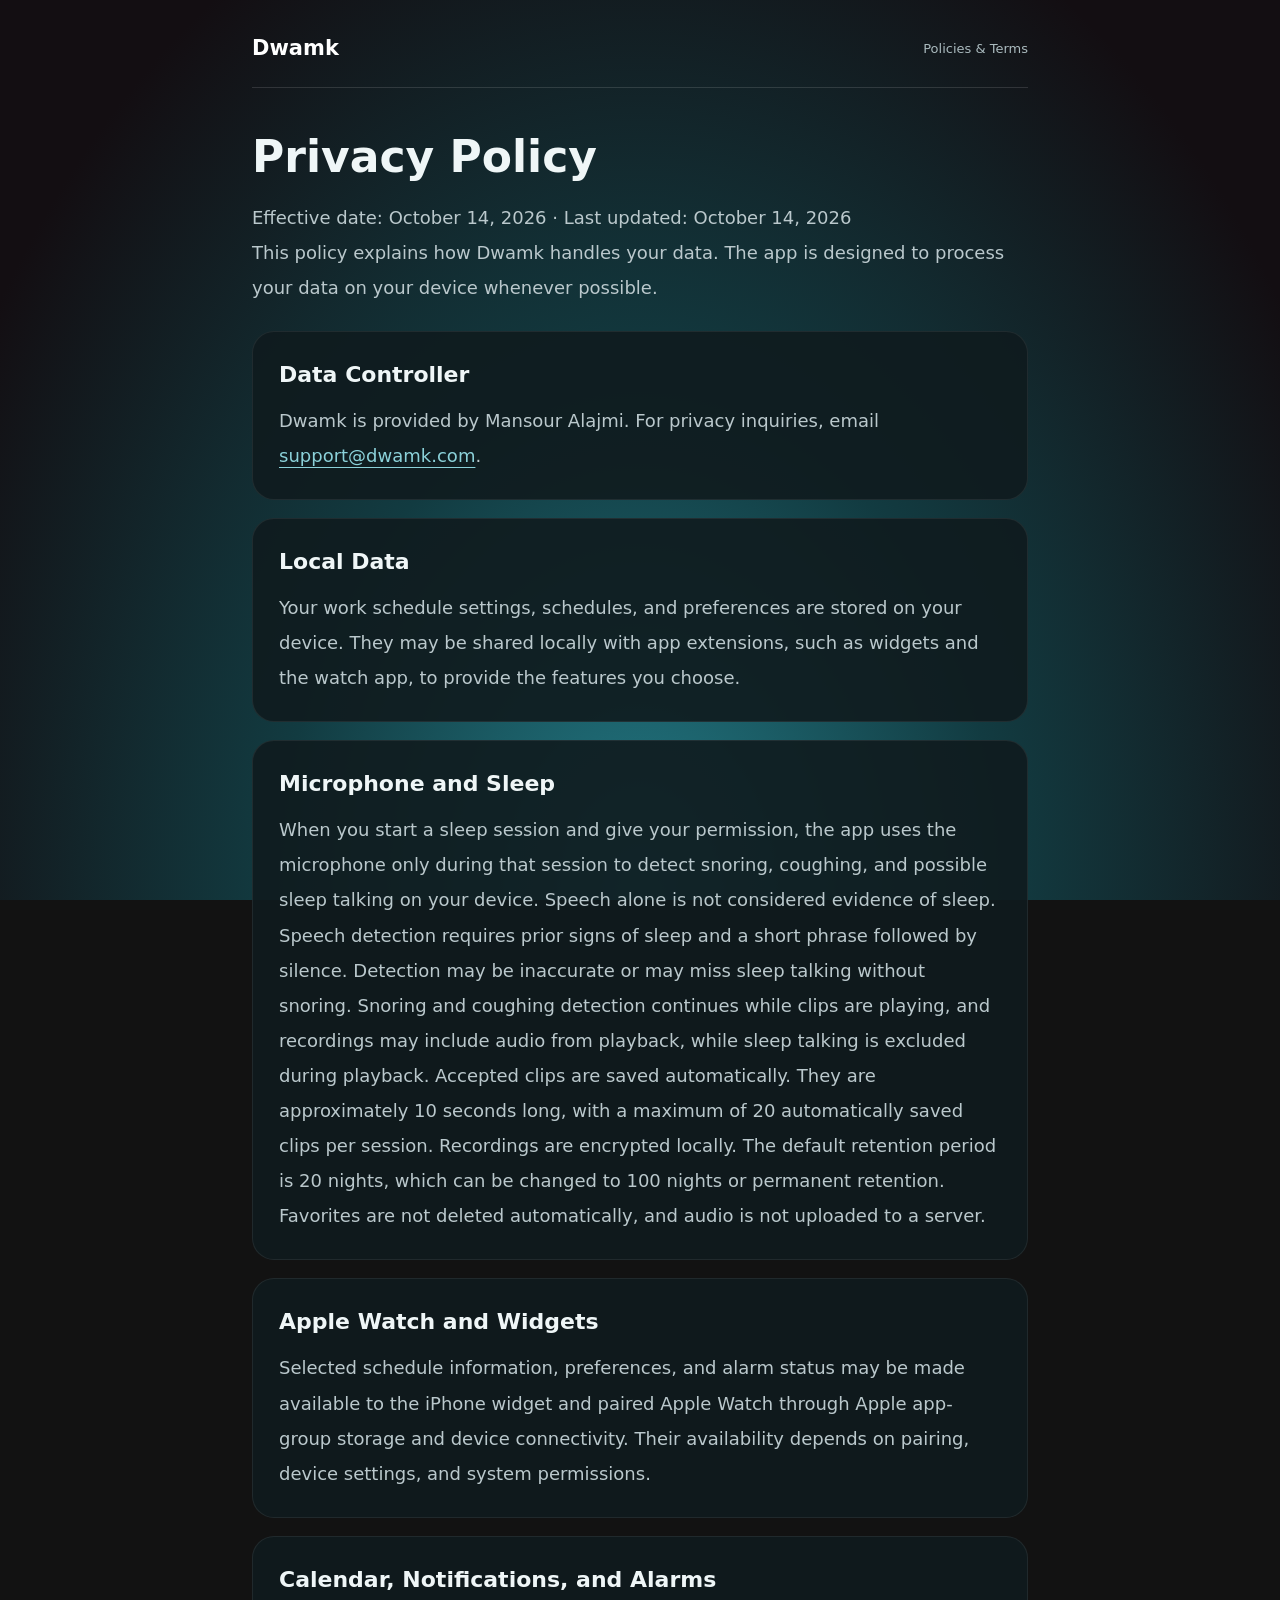
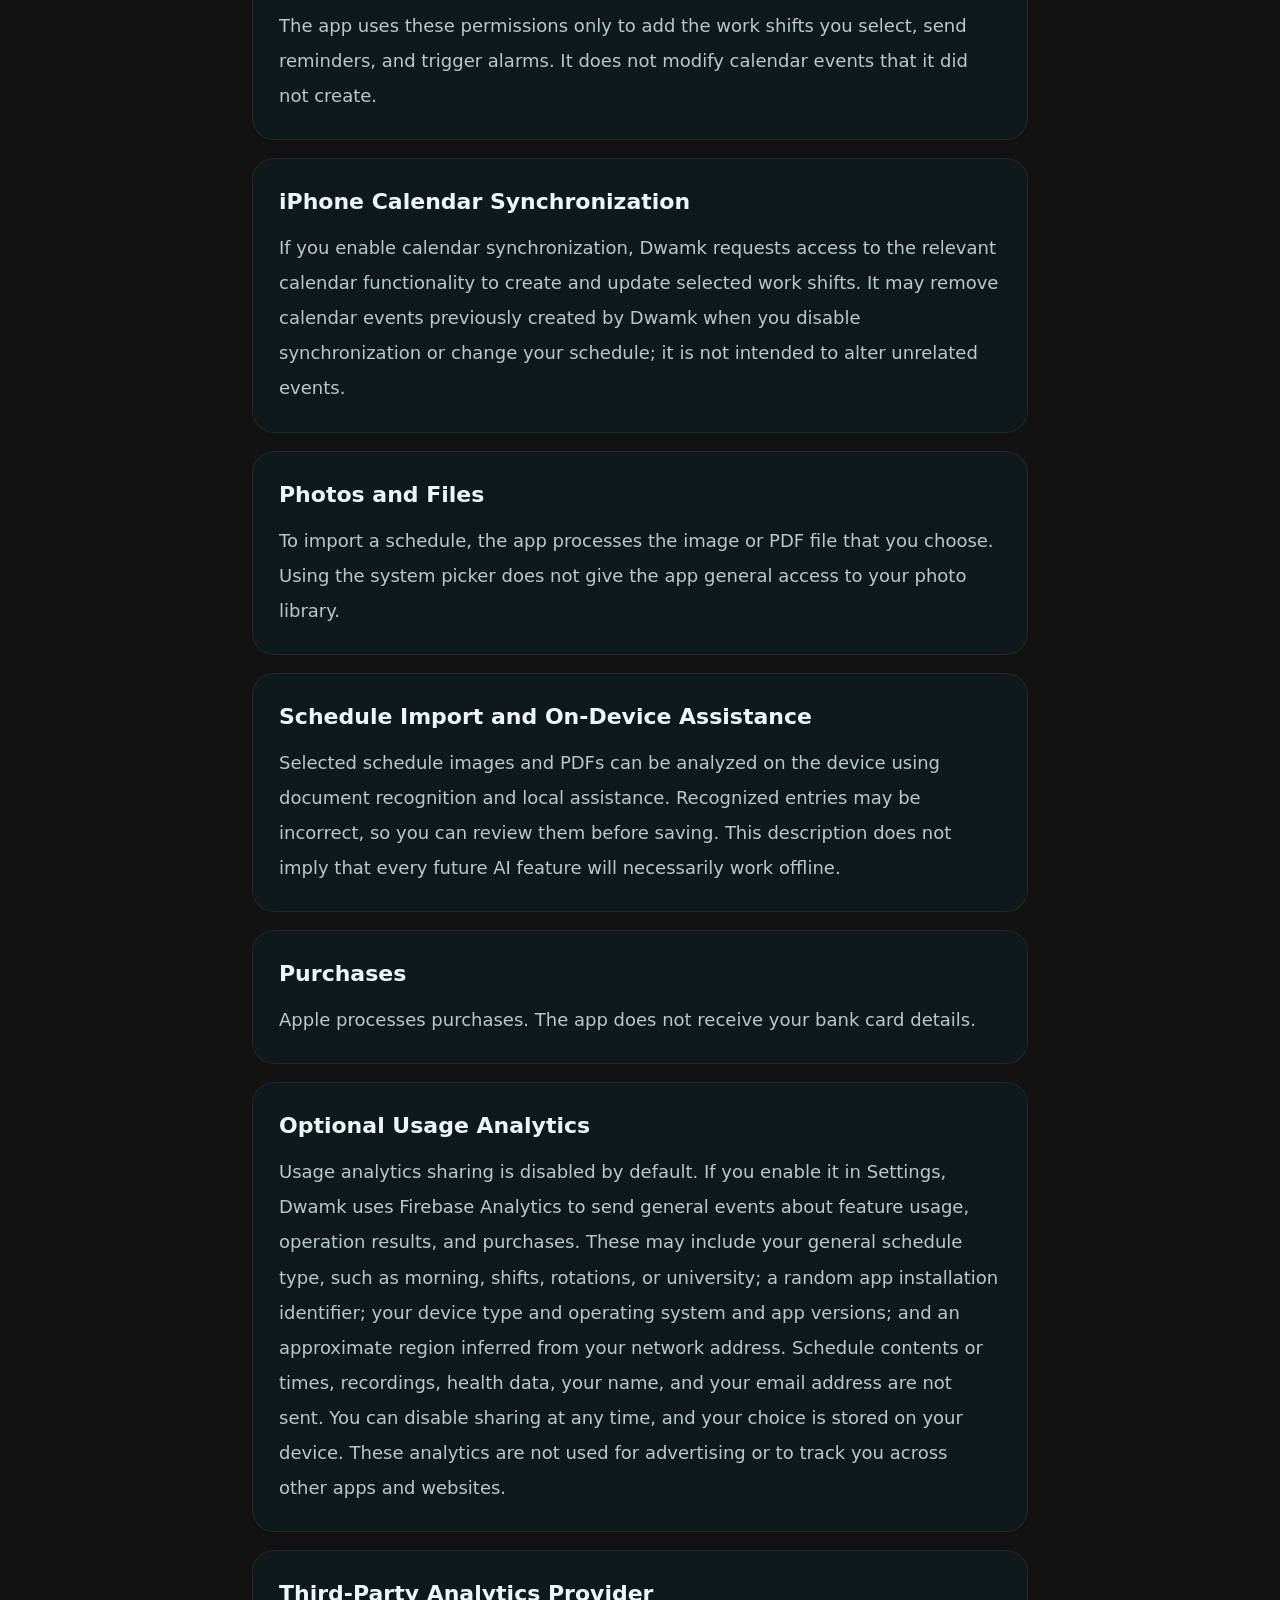
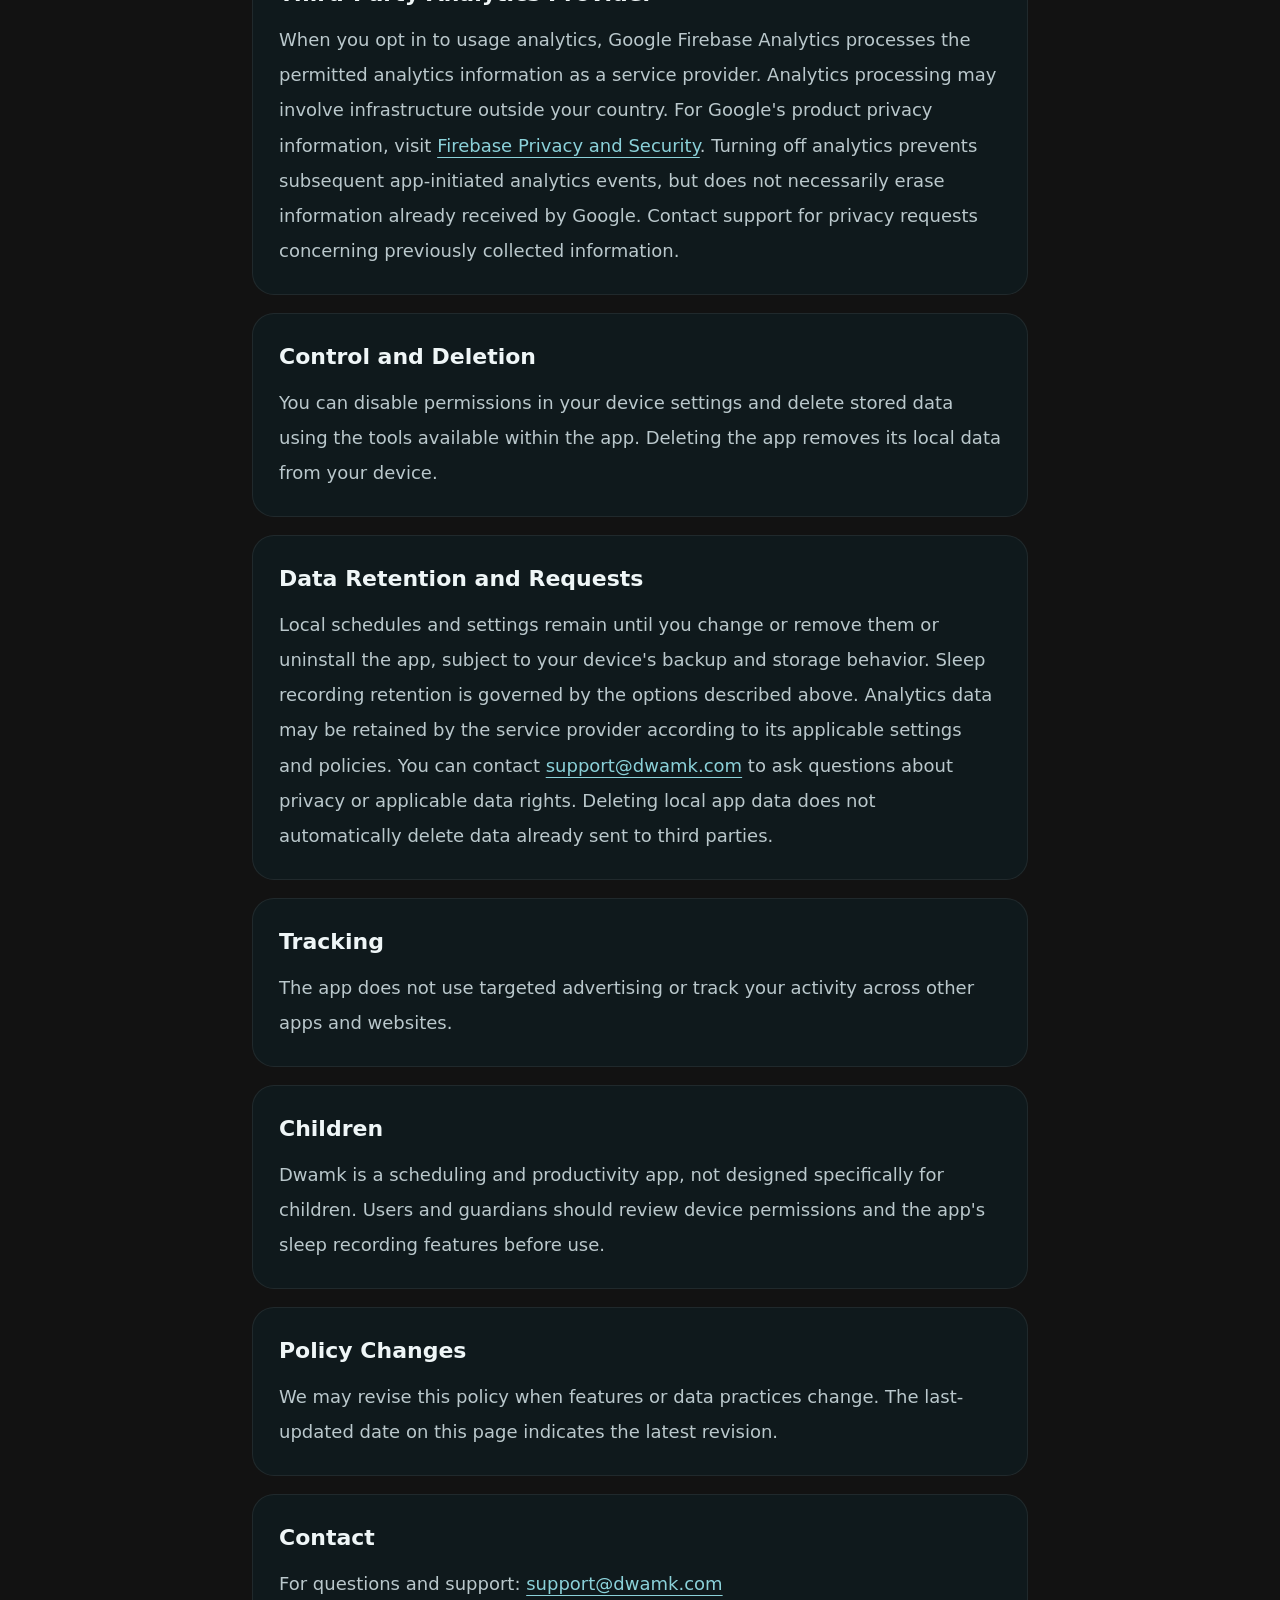
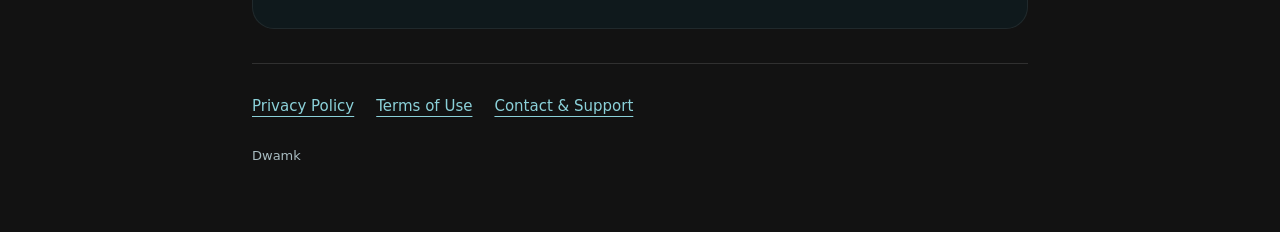
==== commit 09990a44: "Use Mansour Alajmi as provider name" ====
--- a/privacy.html
+++ b/privacy.html
@@ -13,7 +13,7 @@
   <h1>Privacy Policy</h1>
   <p>Effective date: October 14, 2026 · Last updated: October 14, 2026</p>
   <p class="intro">This policy explains how Dwamk handles your data. The app is designed to process your data on your device whenever possible.</p>
-  <section><h2>Data Controller</h2><p>Dwamk is provided by Mansour Alajmi (MansourDev). For privacy inquiries, email <a href="mailto:support@dwamk.com">support@dwamk.com</a>.</p></section>
+  <section><h2>Data Controller</h2><p>Dwamk is provided by Mansour Alajmi. For privacy inquiries, email <a href="mailto:support@dwamk.com">support@dwamk.com</a>.</p></section>
   <section><h2>Local Data</h2><p>Your work schedule settings, schedules, and preferences are stored on your device. They may be shared locally with app extensions, such as widgets and the watch app, to provide the features you choose.</p></section>
   <section><h2>Microphone and Sleep</h2><p>When you start a sleep session and give your permission, the app uses the microphone only during that session to detect snoring, coughing, and possible sleep talking on your device. Speech alone is not considered evidence of sleep. Speech detection requires prior signs of sleep and a short phrase followed by silence. Detection may be inaccurate or may miss sleep talking without snoring. Snoring and coughing detection continues while clips are playing, and recordings may include audio from playback, while sleep talking is excluded during playback. Accepted clips are saved automatically. They are approximately 10 seconds long, with a maximum of 20 automatically saved clips per session. Recordings are encrypted locally. The default retention period is 20 nights, which can be changed to 100 nights or permanent retention. Favorites are not deleted automatically, and audio is not uploaded to a server.</p></section>
   <section><h2>Apple Watch and Widgets</h2><p>Selected schedule information, preferences, and alarm status may be made available to the iPhone widget and paired Apple Watch through Apple app-group storage and device connectivity. Their availability depends on pairing, device settings, and system permissions.</p></section>
